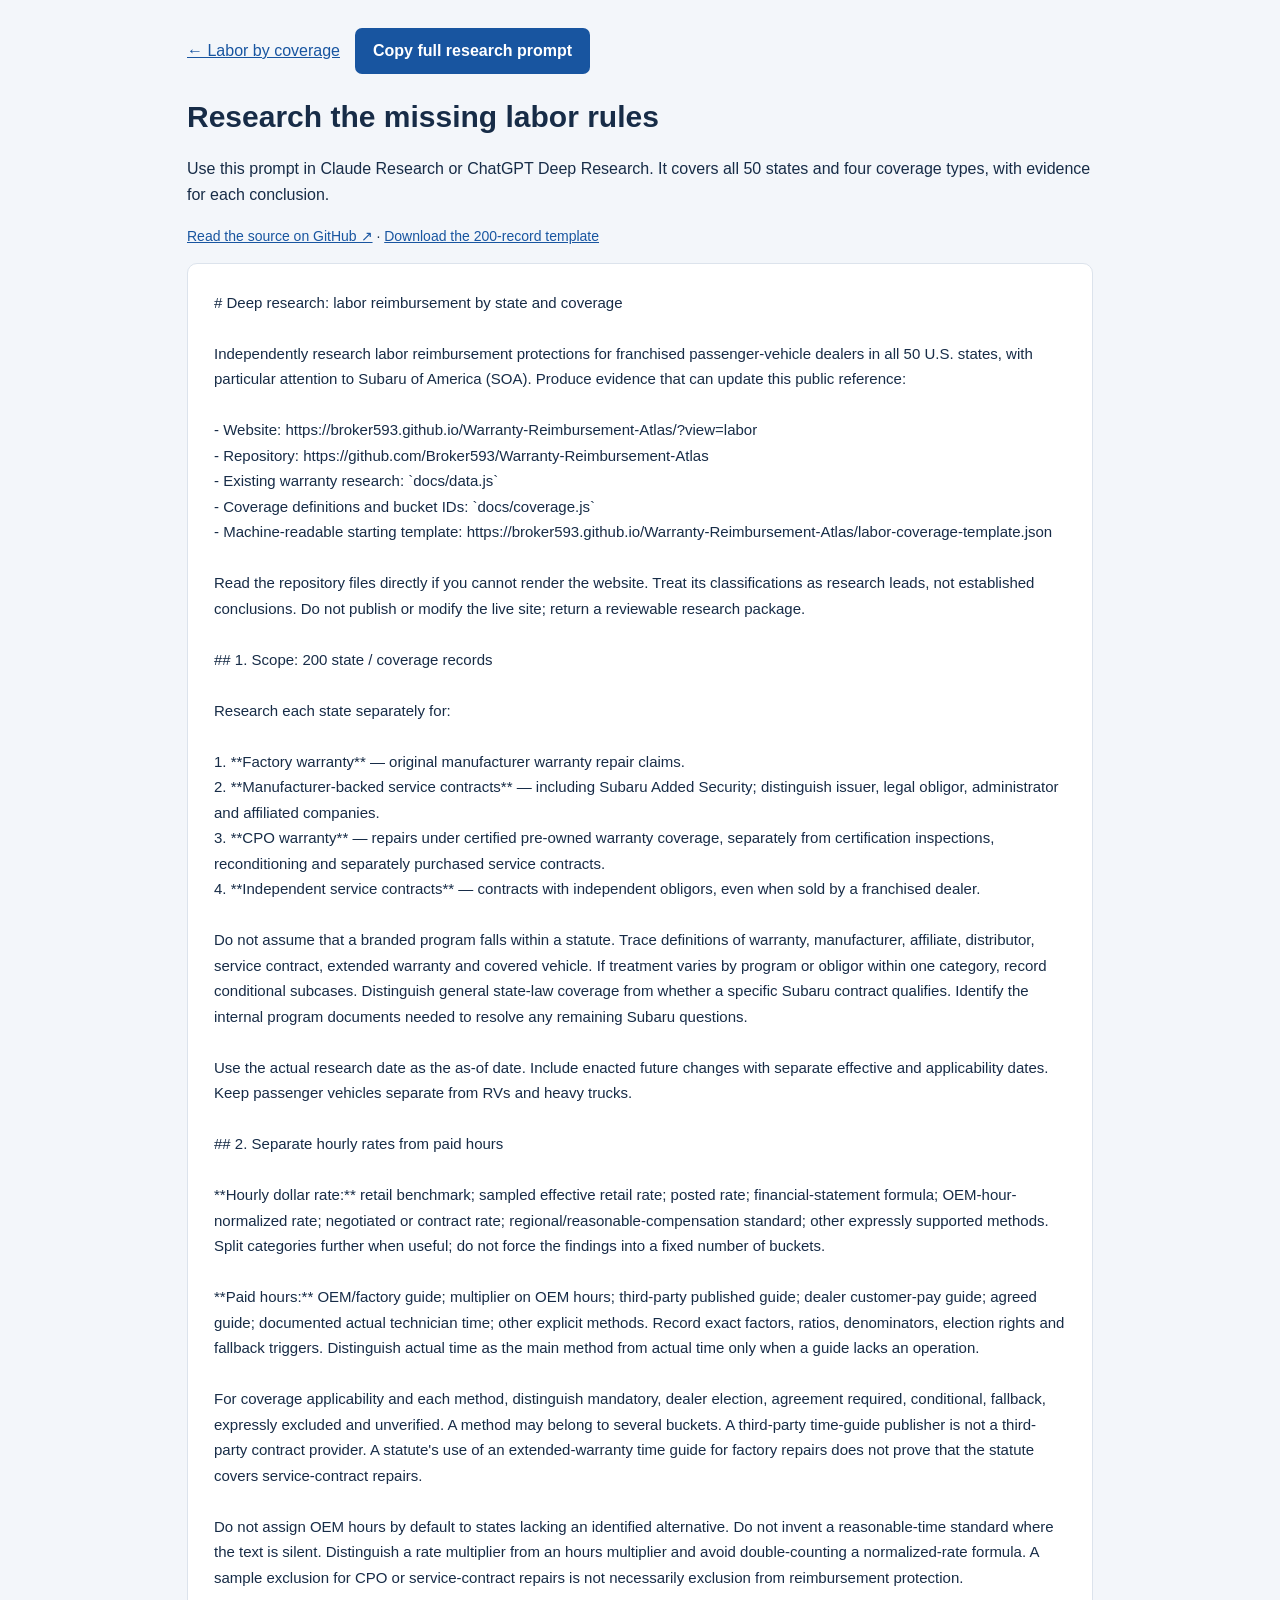
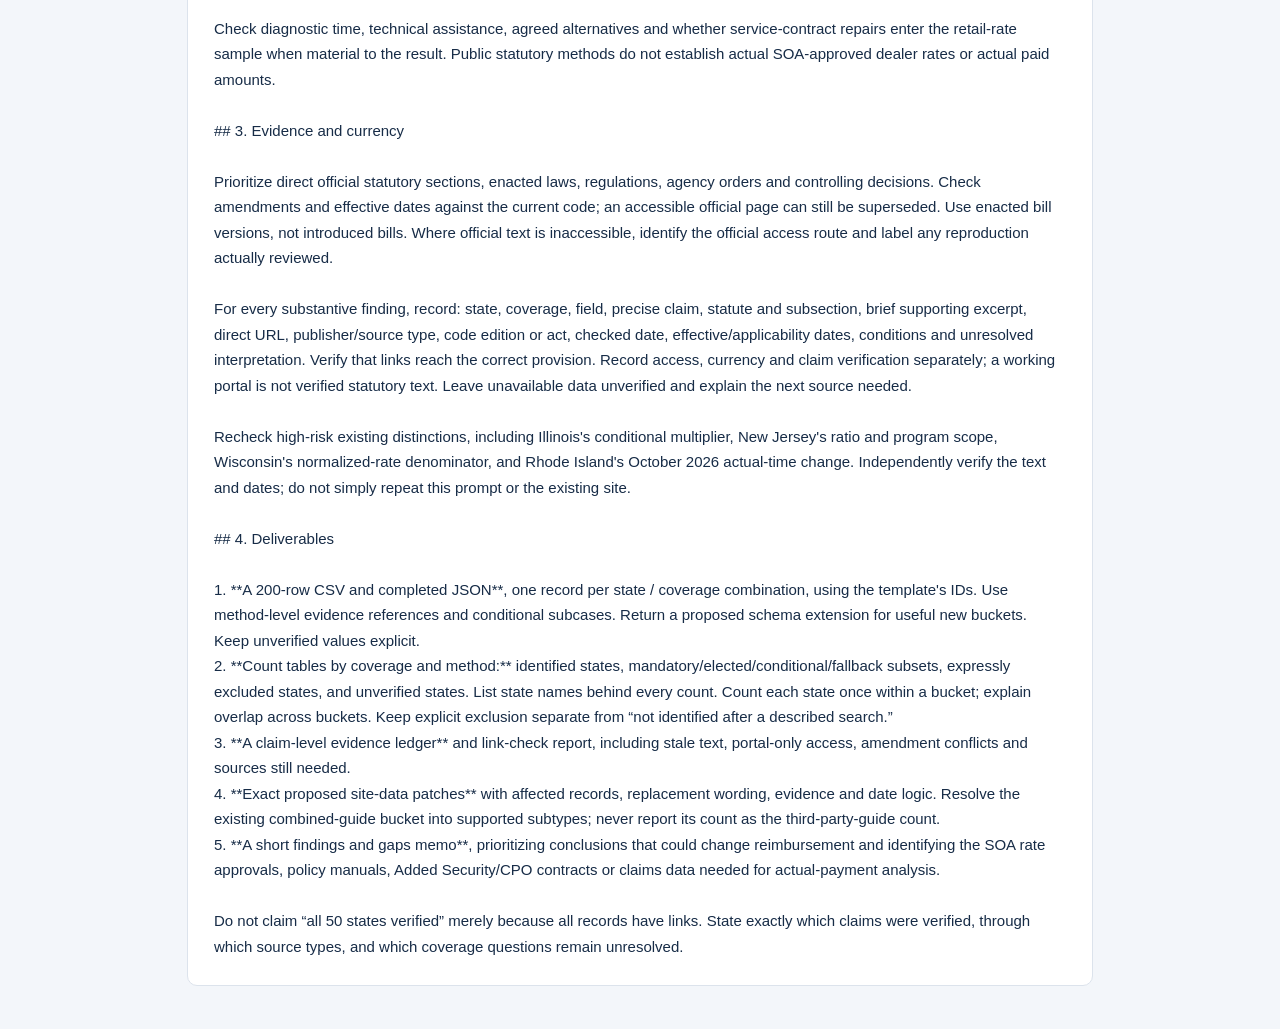
==== docs/research.html @ 7d623f96 "Make the full research prompt readable and copyable in the browser" ====
<!doctype html>
<html lang="en"><head><meta charset="utf-8"><meta name="viewport" content="width=device-width,initial-scale=1"><title>Labor coverage · Deep research prompt</title><meta name="robots" content="noindex,nofollow"><style>
*{box-sizing:border-box}body{margin:0;background:#f3f6fa;color:#172c47;font:16px/1.65 Arial,sans-serif}main{max-width:950px;margin:auto;padding:28px 22px}nav{display:flex;gap:15px;flex-wrap:wrap;align-items:center;margin-bottom:24px}a{color:#1855a0}h1{line-height:1.25;font-size:30px}button{font:inherit;font-weight:600;color:white;background:#1855a0;border:0;border-radius:7px;padding:10px 18px;cursor:pointer}button:focus-visible{outline:3px solid #c88c27;outline-offset:3px}pre{font:15px/1.7 Arial,sans-serif;white-space:pre-wrap;overflow-wrap:anywhere;background:white;padding:26px;border:1px solid #dce3ec;border-radius:10px}#copyStatus{font-size:14px;color:#526171} .links{font-size:14px}
</style></head><body><main><nav><a href="./?view=labor">← Labor by coverage</a><button id="copyPrompt">Copy full research prompt</button><span id="copyStatus" role="status"></span></nav><h1>Research the missing labor rules</h1><p>Use this prompt in Claude Research or ChatGPT Deep Research. It covers all 50 states and four coverage types, with evidence for each conclusion.</p><p class="links"><a href="https://github.com/Broker593/Warranty-Reimbursement-Atlas/blob/main/docs/labor-coverage-research-prompt.md" target="_blank" rel="noopener">Read the source on GitHub ↗</a> · <a href="labor-coverage-template.json" download>Download the 200-record template</a></p><pre id="researchPrompt"># Deep research: labor reimbursement by state and coverage

Independently research labor reimbursement protections for franchised passenger-vehicle dealers in all 50 U.S. states, with particular attention to Subaru of America (SOA). Produce evidence that can update this public reference:

- Website: https://broker593.github.io/Warranty-Reimbursement-Atlas/?view=labor
- Repository: https://github.com/Broker593/Warranty-Reimbursement-Atlas
- Existing warranty research: `docs/data.js`
- Coverage definitions and bucket IDs: `docs/coverage.js`
- Machine-readable starting template: https://broker593.github.io/Warranty-Reimbursement-Atlas/labor-coverage-template.json

Read the repository files directly if you cannot render the website. Treat its classifications as research leads, not established conclusions. Do not publish or modify the live site; return a reviewable research package.

## 1. Scope: 200 state / coverage records

Research each state separately for:

1. **Factory warranty** — original manufacturer warranty repair claims.
2. **Manufacturer-backed service contracts** — including Subaru Added Security; distinguish issuer, legal obligor, administrator and affiliated companies.
3. **CPO warranty** — repairs under certified pre-owned warranty coverage, separately from certification inspections, reconditioning and separately purchased service contracts.
4. **Independent service contracts** — contracts with independent obligors, even when sold by a franchised dealer.

Do not assume that a branded program falls within a statute. Trace definitions of warranty, manufacturer, affiliate, distributor, service contract, extended warranty and covered vehicle. If treatment varies by program or obligor within one category, record conditional subcases. Distinguish general state-law coverage from whether a specific Subaru contract qualifies. Identify the internal program documents needed to resolve any remaining Subaru questions.

Use the actual research date as the as-of date. Include enacted future changes with separate effective and applicability dates. Keep passenger vehicles separate from RVs and heavy trucks.

## 2. Separate hourly rates from paid hours

**Hourly dollar rate:** retail benchmark; sampled effective retail rate; posted rate; financial-statement formula; OEM-hour-normalized rate; negotiated or contract rate; regional/reasonable-compensation standard; other expressly supported methods. Split categories further when useful; do not force the findings into a fixed number of buckets.

**Paid hours:** OEM/factory guide; multiplier on OEM hours; third-party published guide; dealer customer-pay guide; agreed guide; documented actual technician time; other explicit methods. Record exact factors, ratios, denominators, election rights and fallback triggers. Distinguish actual time as the main method from actual time only when a guide lacks an operation.

For coverage applicability and each method, distinguish mandatory, dealer election, agreement required, conditional, fallback, expressly excluded and unverified. A method may belong to several buckets. A third-party time-guide publisher is not a third-party contract provider. A statute&#x27;s use of an extended-warranty time guide for factory repairs does not prove that the statute covers service-contract repairs.

Do not assign OEM hours by default to states lacking an identified alternative. Do not invent a reasonable-time standard where the text is silent. Distinguish a rate multiplier from an hours multiplier and avoid double-counting a normalized-rate formula. A sample exclusion for CPO or service-contract repairs is not necessarily exclusion from reimbursement protection.

Check diagnostic time, technical assistance, agreed alternatives and whether service-contract repairs enter the retail-rate sample when material to the result. Public statutory methods do not establish actual SOA-approved dealer rates or actual paid amounts.

## 3. Evidence and currency

Prioritize direct official statutory sections, enacted laws, regulations, agency orders and controlling decisions. Check amendments and effective dates against the current code; an accessible official page can still be superseded. Use enacted bill versions, not introduced bills. Where official text is inaccessible, identify the official access route and label any reproduction actually reviewed.

For every substantive finding, record: state, coverage, field, precise claim, statute and subsection, brief supporting excerpt, direct URL, publisher/source type, code edition or act, checked date, effective/applicability dates, conditions and unresolved interpretation. Verify that links reach the correct provision. Record access, currency and claim verification separately; a working portal is not verified statutory text. Leave unavailable data unverified and explain the next source needed.

Recheck high-risk existing distinctions, including Illinois&#x27;s conditional multiplier, New Jersey&#x27;s ratio and program scope, Wisconsin&#x27;s normalized-rate denominator, and Rhode Island&#x27;s October 2026 actual-time change. Independently verify the text and dates; do not simply repeat this prompt or the existing site.

## 4. Deliverables

1. **A 200-row CSV and completed JSON**, one record per state / coverage combination, using the template&#x27;s IDs. Use method-level evidence references and conditional subcases. Return a proposed schema extension for useful new buckets. Keep unverified values explicit.
2. **Count tables by coverage and method:** identified states, mandatory/elected/conditional/fallback subsets, expressly excluded states, and unverified states. List state names behind every count. Count each state once within a bucket; explain overlap across buckets. Keep explicit exclusion separate from “not identified after a described search.”
3. **A claim-level evidence ledger** and link-check report, including stale text, portal-only access, amendment conflicts and sources still needed.
4. **Exact proposed site-data patches** with affected records, replacement wording, evidence and date logic. Resolve the existing combined-guide bucket into supported subtypes; never report its count as the third-party-guide count.
5. **A short findings and gaps memo**, prioritizing conclusions that could change reimbursement and identifying the SOA rate approvals, policy manuals, Added Security/CPO contracts or claims data needed for actual-payment analysis.

Do not claim “all 50 states verified” merely because all records have links. State exactly which claims were verified, through which source types, and which coverage questions remain unresolved.
</pre></main><script>
document.getElementById('copyPrompt').addEventListener('click',async()=>{try{await navigator.clipboard.writeText(document.getElementById('researchPrompt').textContent);document.getElementById('copyStatus').textContent='Copied. Paste into your research tool.';}catch{document.getElementById('copyStatus').textContent='Select the prompt text below and copy it manually.';const range=document.createRange();range.selectNodeContents(document.getElementById('researchPrompt'));const selection=window.getSelection();selection.removeAllRanges();selection.addRange(range);}});
</script></body></html>
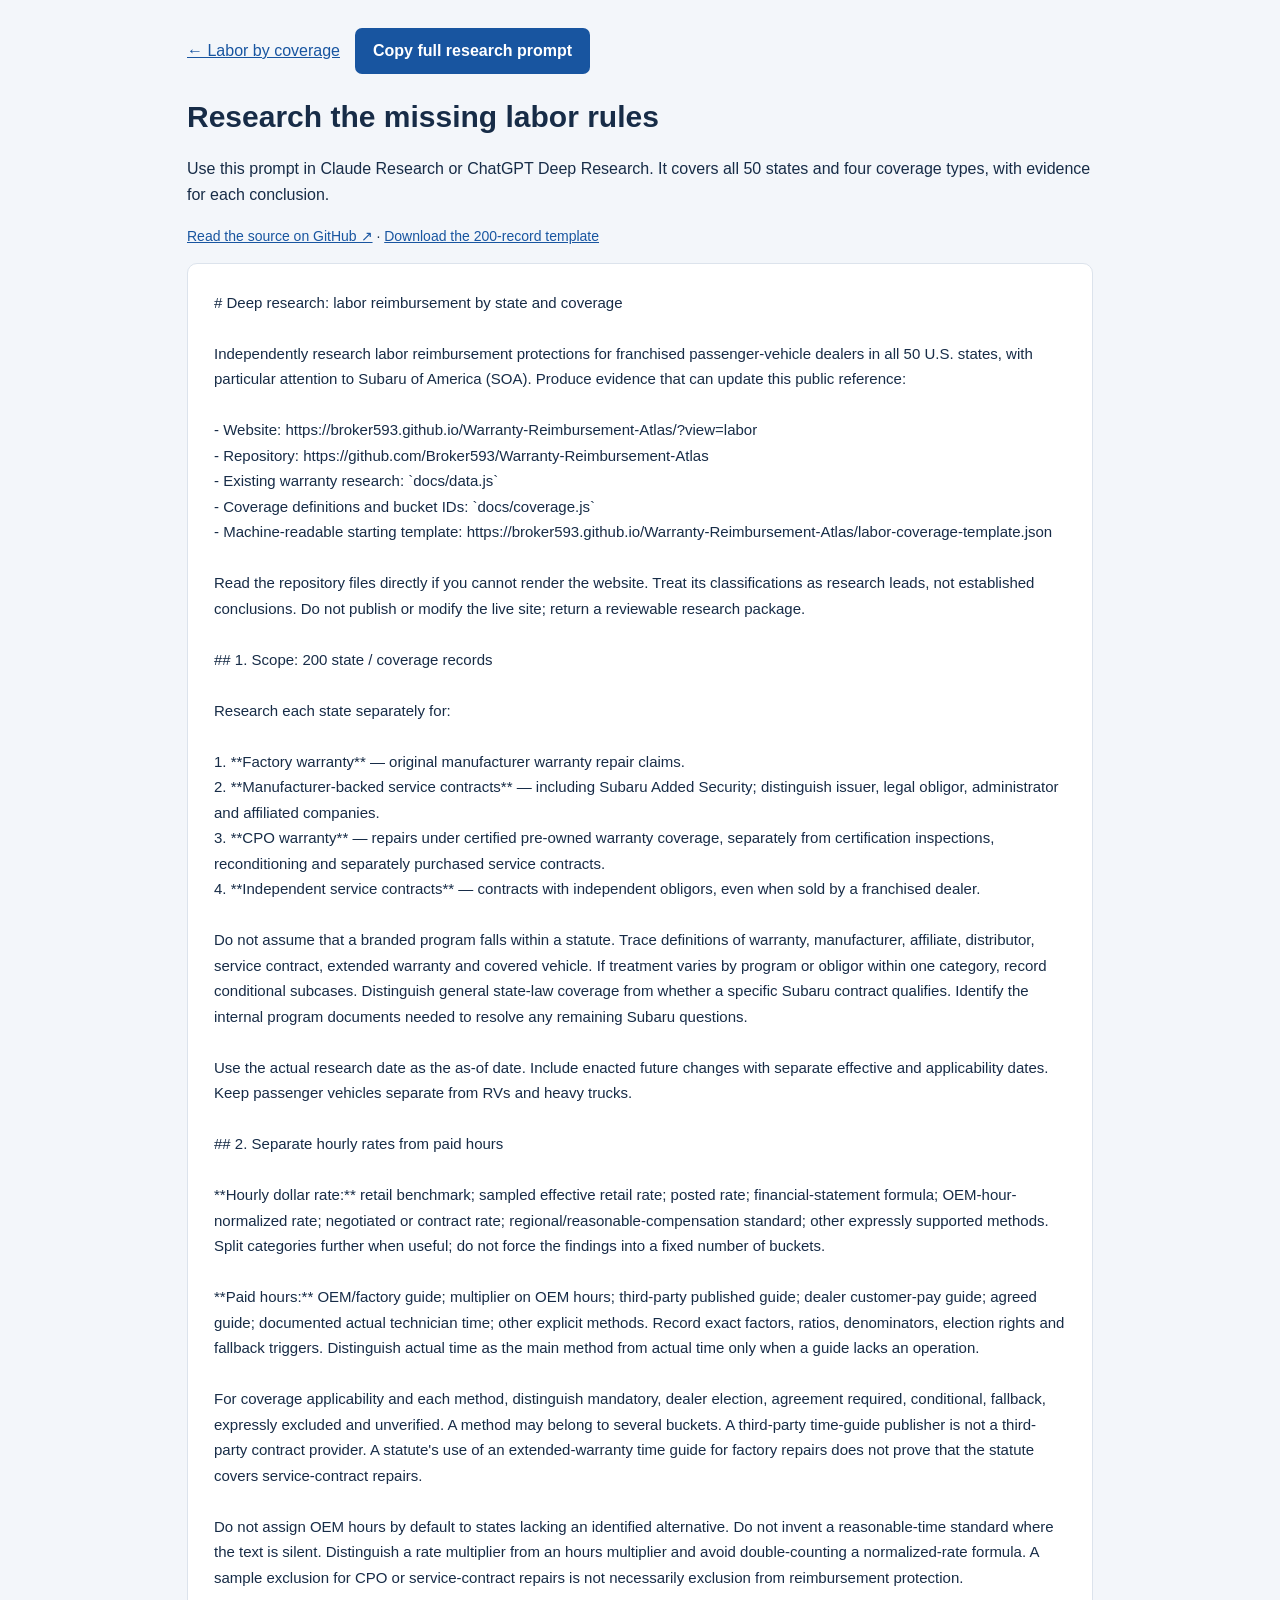
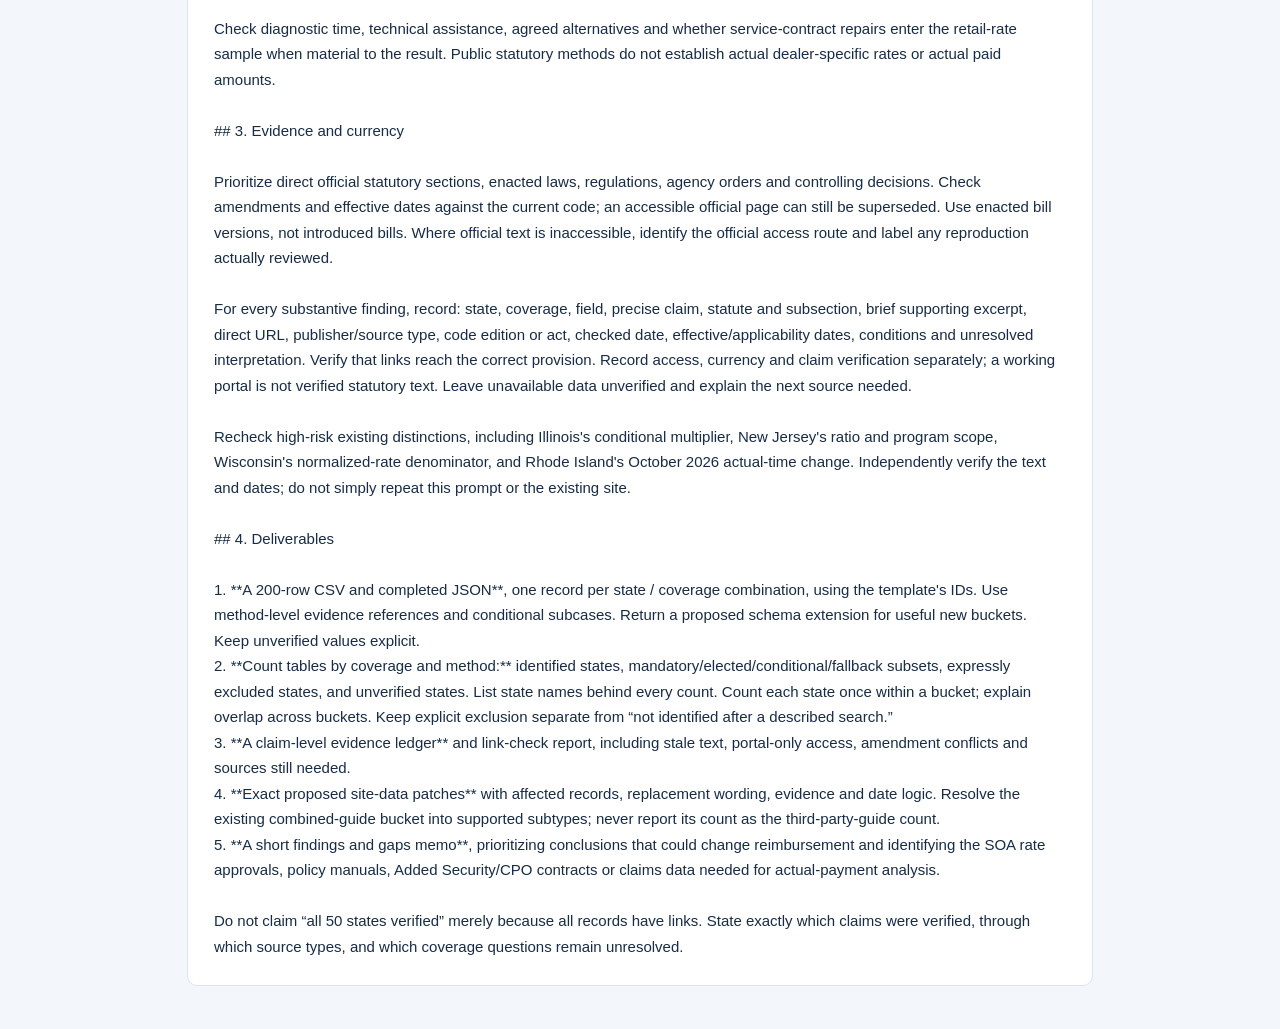
==== commit 5711f9a7: "Populate all 200 labor coverage records from v2 research and restore corrected warranty rules" ====
--- a/docs/research.html
+++ b/docs/research.html
@@ -36,7 +36,7 @@
 
 Do not assign OEM hours by default to states lacking an identified alternative. Do not invent a reasonable-time standard where the text is silent. Distinguish a rate multiplier from an hours multiplier and avoid double-counting a normalized-rate formula. A sample exclusion for CPO or service-contract repairs is not necessarily exclusion from reimbursement protection.
 
-Check diagnostic time, technical assistance, agreed alternatives and whether service-contract repairs enter the retail-rate sample when material to the result. Public statutory methods do not establish actual SOA-approved dealer rates or actual paid amounts.
+Check diagnostic time, technical assistance, agreed alternatives and whether service-contract repairs enter the retail-rate sample when material to the result. Public statutory methods do not establish actual dealer-specific rates or actual paid amounts.
 
 ## 3. Evidence and currency
 
@@ -58,3 +58,4 @@
 </pre></main><script>
 document.getElementById('copyPrompt').addEventListener('click',async()=>{try{await navigator.clipboard.writeText(document.getElementById('researchPrompt').textContent);document.getElementById('copyStatus').textContent='Copied. Paste into your research tool.';}catch{document.getElementById('copyStatus').textContent='Select the prompt text below and copy it manually.';const range=document.createRange();range.selectNodeContents(document.getElementById('researchPrompt'));const selection=window.getSelection();selection.removeAllRanges();selection.addRange(range);}});
 </script></body></html>
+
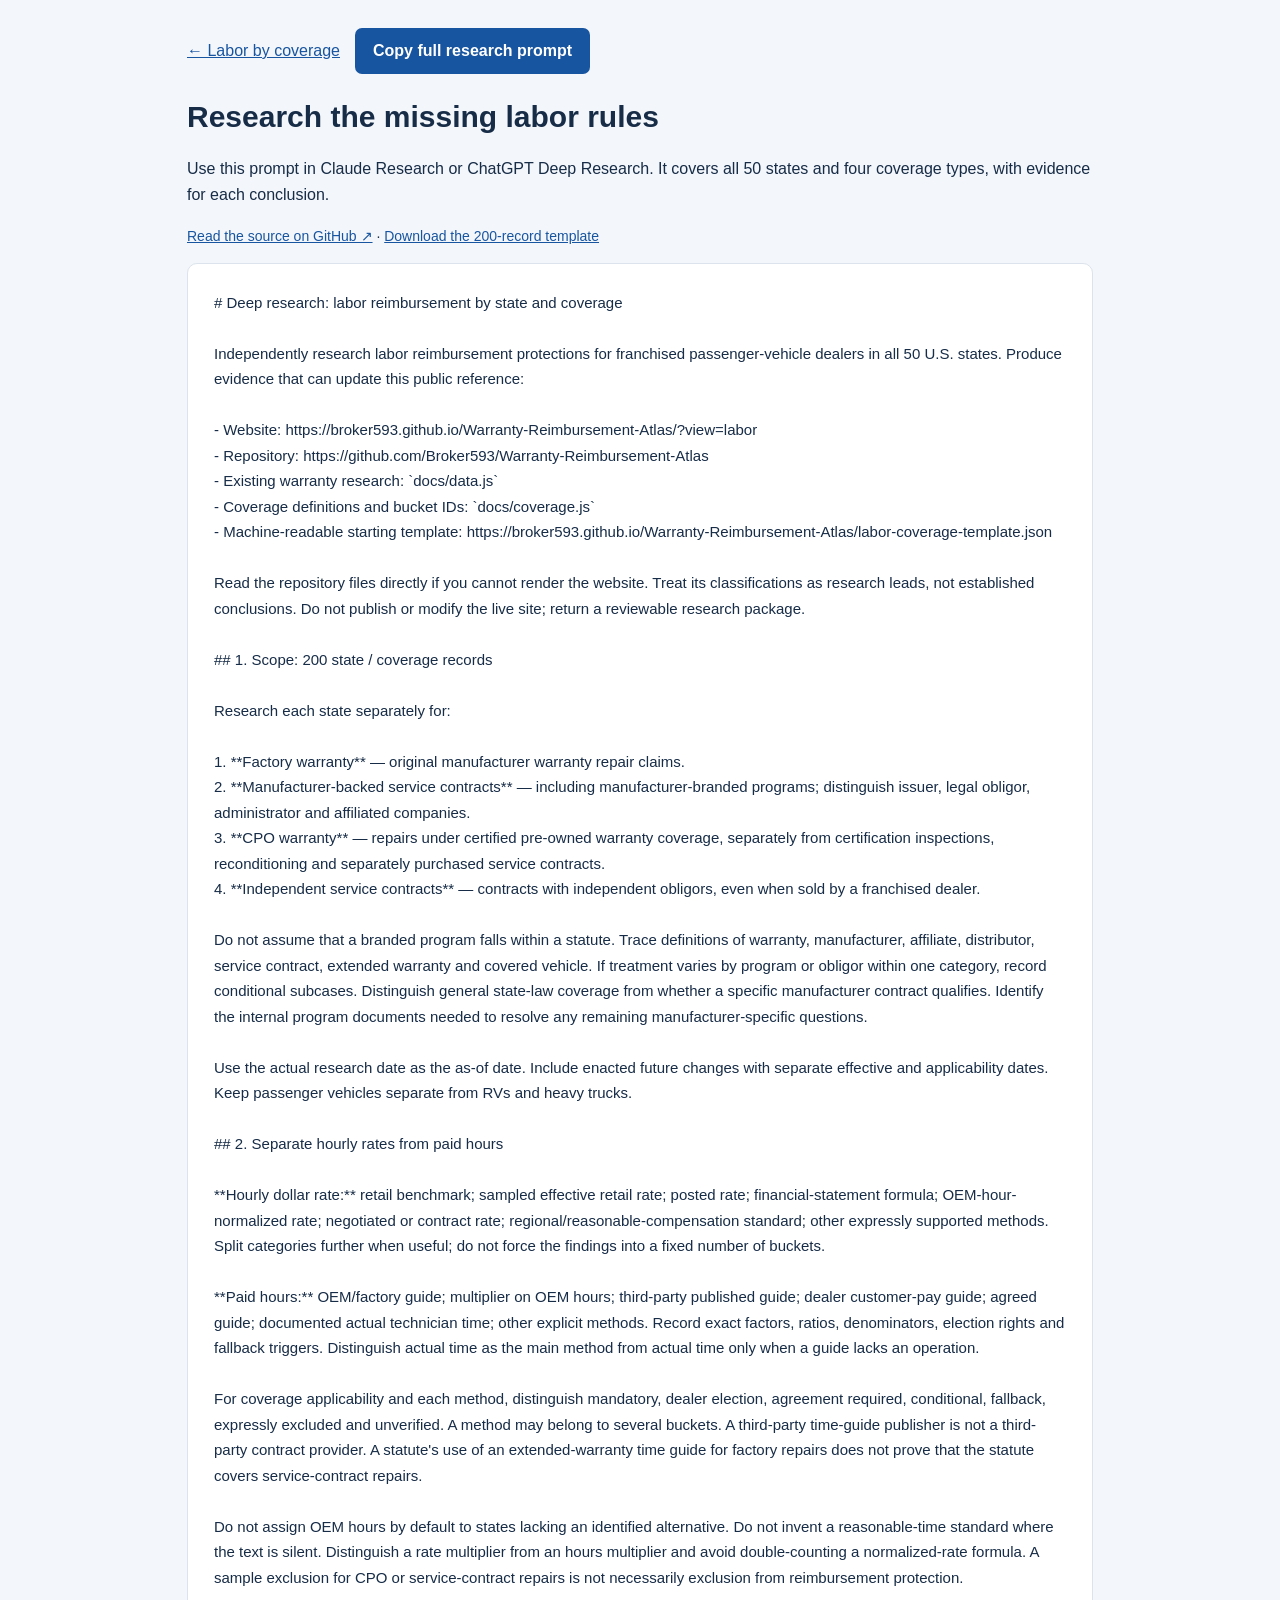
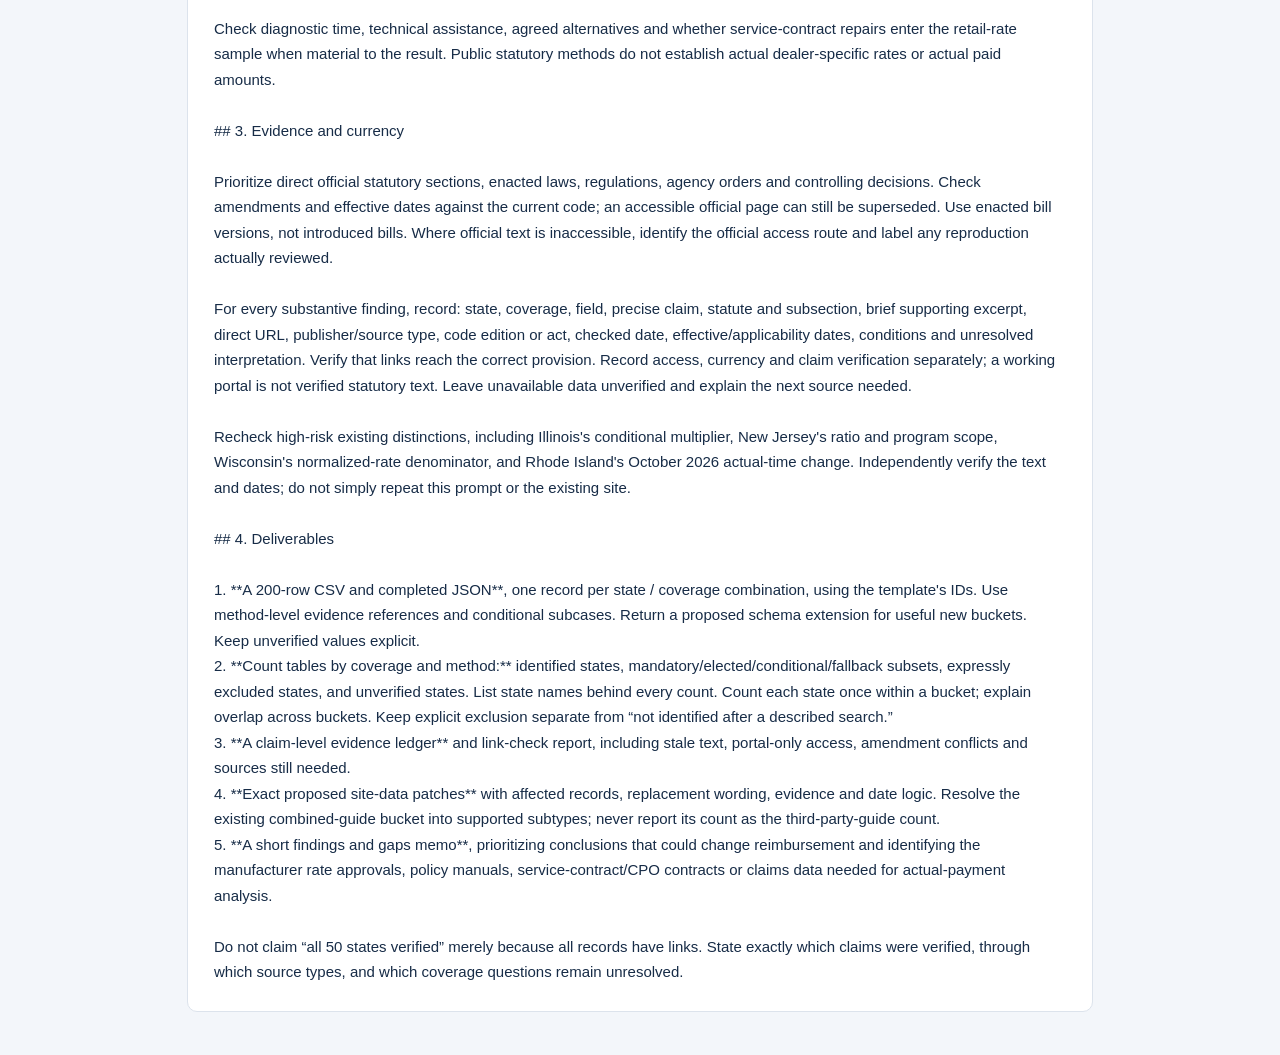
==== commit 4a208ccd: "Neutral labels: flagged states keep gold outline and badges labeled Flagged; remove company-specific" ====
--- a/docs/research.html
+++ b/docs/research.html
@@ -3,7 +3,7 @@
 *{box-sizing:border-box}body{margin:0;background:#f3f6fa;color:#172c47;font:16px/1.65 Arial,sans-serif}main{max-width:950px;margin:auto;padding:28px 22px}nav{display:flex;gap:15px;flex-wrap:wrap;align-items:center;margin-bottom:24px}a{color:#1855a0}h1{line-height:1.25;font-size:30px}button{font:inherit;font-weight:600;color:white;background:#1855a0;border:0;border-radius:7px;padding:10px 18px;cursor:pointer}button:focus-visible{outline:3px solid #c88c27;outline-offset:3px}pre{font:15px/1.7 Arial,sans-serif;white-space:pre-wrap;overflow-wrap:anywhere;background:white;padding:26px;border:1px solid #dce3ec;border-radius:10px}#copyStatus{font-size:14px;color:#526171} .links{font-size:14px}
 </style></head><body><main><nav><a href="./?view=labor">← Labor by coverage</a><button id="copyPrompt">Copy full research prompt</button><span id="copyStatus" role="status"></span></nav><h1>Research the missing labor rules</h1><p>Use this prompt in Claude Research or ChatGPT Deep Research. It covers all 50 states and four coverage types, with evidence for each conclusion.</p><p class="links"><a href="https://github.com/Broker593/Warranty-Reimbursement-Atlas/blob/main/docs/labor-coverage-research-prompt.md" target="_blank" rel="noopener">Read the source on GitHub ↗</a> · <a href="labor-coverage-template.json" download>Download the 200-record template</a></p><pre id="researchPrompt"># Deep research: labor reimbursement by state and coverage
 
-Independently research labor reimbursement protections for franchised passenger-vehicle dealers in all 50 U.S. states, with particular attention to Subaru of America (SOA). Produce evidence that can update this public reference:
+Independently research labor reimbursement protections for franchised passenger-vehicle dealers in all 50 U.S. states. Produce evidence that can update this public reference:
 
 - Website: https://broker593.github.io/Warranty-Reimbursement-Atlas/?view=labor
 - Repository: https://github.com/Broker593/Warranty-Reimbursement-Atlas
@@ -18,11 +18,11 @@
 Research each state separately for:
 
 1. **Factory warranty** — original manufacturer warranty repair claims.
-2. **Manufacturer-backed service contracts** — including Subaru Added Security; distinguish issuer, legal obligor, administrator and affiliated companies.
+2. **Manufacturer-backed service contracts** — including manufacturer-branded programs; distinguish issuer, legal obligor, administrator and affiliated companies.
 3. **CPO warranty** — repairs under certified pre-owned warranty coverage, separately from certification inspections, reconditioning and separately purchased service contracts.
 4. **Independent service contracts** — contracts with independent obligors, even when sold by a franchised dealer.
 
-Do not assume that a branded program falls within a statute. Trace definitions of warranty, manufacturer, affiliate, distributor, service contract, extended warranty and covered vehicle. If treatment varies by program or obligor within one category, record conditional subcases. Distinguish general state-law coverage from whether a specific Subaru contract qualifies. Identify the internal program documents needed to resolve any remaining Subaru questions.
+Do not assume that a branded program falls within a statute. Trace definitions of warranty, manufacturer, affiliate, distributor, service contract, extended warranty and covered vehicle. If treatment varies by program or obligor within one category, record conditional subcases. Distinguish general state-law coverage from whether a specific manufacturer contract qualifies. Identify the internal program documents needed to resolve any remaining manufacturer-specific questions.
 
 Use the actual research date as the as-of date. Include enacted future changes with separate effective and applicability dates. Keep passenger vehicles separate from RVs and heavy trucks.
 
@@ -52,7 +52,7 @@
 2. **Count tables by coverage and method:** identified states, mandatory/elected/conditional/fallback subsets, expressly excluded states, and unverified states. List state names behind every count. Count each state once within a bucket; explain overlap across buckets. Keep explicit exclusion separate from “not identified after a described search.”
 3. **A claim-level evidence ledger** and link-check report, including stale text, portal-only access, amendment conflicts and sources still needed.
 4. **Exact proposed site-data patches** with affected records, replacement wording, evidence and date logic. Resolve the existing combined-guide bucket into supported subtypes; never report its count as the third-party-guide count.
-5. **A short findings and gaps memo**, prioritizing conclusions that could change reimbursement and identifying the SOA rate approvals, policy manuals, Added Security/CPO contracts or claims data needed for actual-payment analysis.
+5. **A short findings and gaps memo**, prioritizing conclusions that could change reimbursement and identifying the manufacturer rate approvals, policy manuals, service-contract/CPO contracts or claims data needed for actual-payment analysis.
 
 Do not claim “all 50 states verified” merely because all records have links. State exactly which claims were verified, through which source types, and which coverage questions remain unresolved.
 </pre></main><script>
